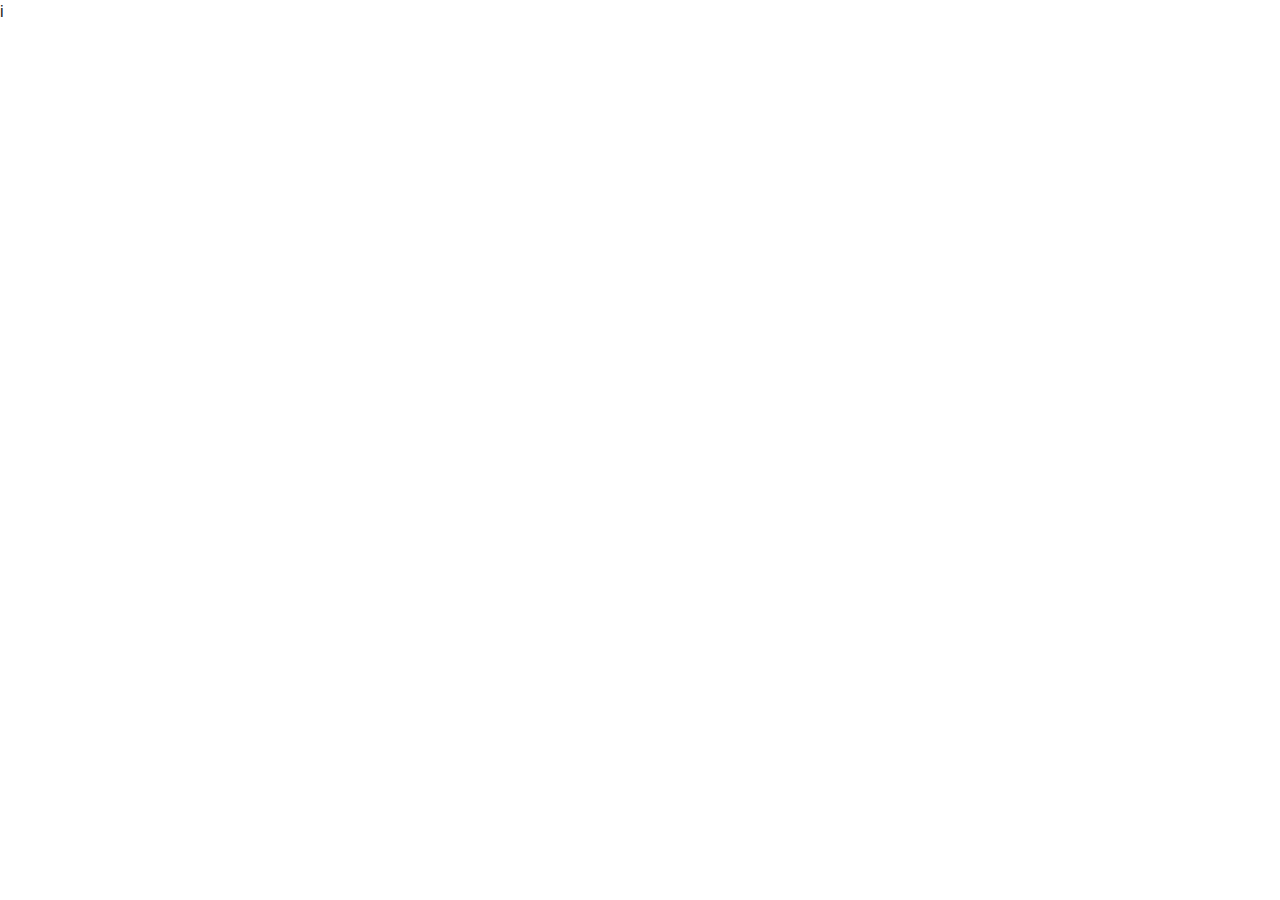
==== index.html @ 7432b4dc "Initial commit" ====
<!DOCTYPE html>
<html lang="en">
<head>
  <meta charset="UTF-8">
  <meta name="viewport" content="width=device-width, initial-scale=1.0">
  <title>Project</title>
  <link rel="stylesheet" href="css/normalize.css">i
  <link rel="stylesheet" href="css/style.css">
</head>
<body>

  <script src="js/main.js"></script>

</body>
</html>
---- css/style.css ----
/* GLOBAL */

html {
  box-sizing: border-box;
  height: 100%;
  scroll-behavior: smooth;
}

*,
*::before,
*::after {
  box-sizing: inherit;
}

body {
  display: flex;
  flex-direction: column;
  padding: 0;
  margin: 0;
  font-family: "Arial", sans-serif;

  font-size: 16px;
  line-height: 1.5;
  height: 100%;
  background-color: #fff;
  color: #222;
}

img {
  height: auto;
  max-width: 100%;
}

.container {
  width: 100%;
  max-width: 1200px;
  padding-left: 50px;
  padding-right: 50px;
  margin-left: auto;
  margin-right: auto;

}
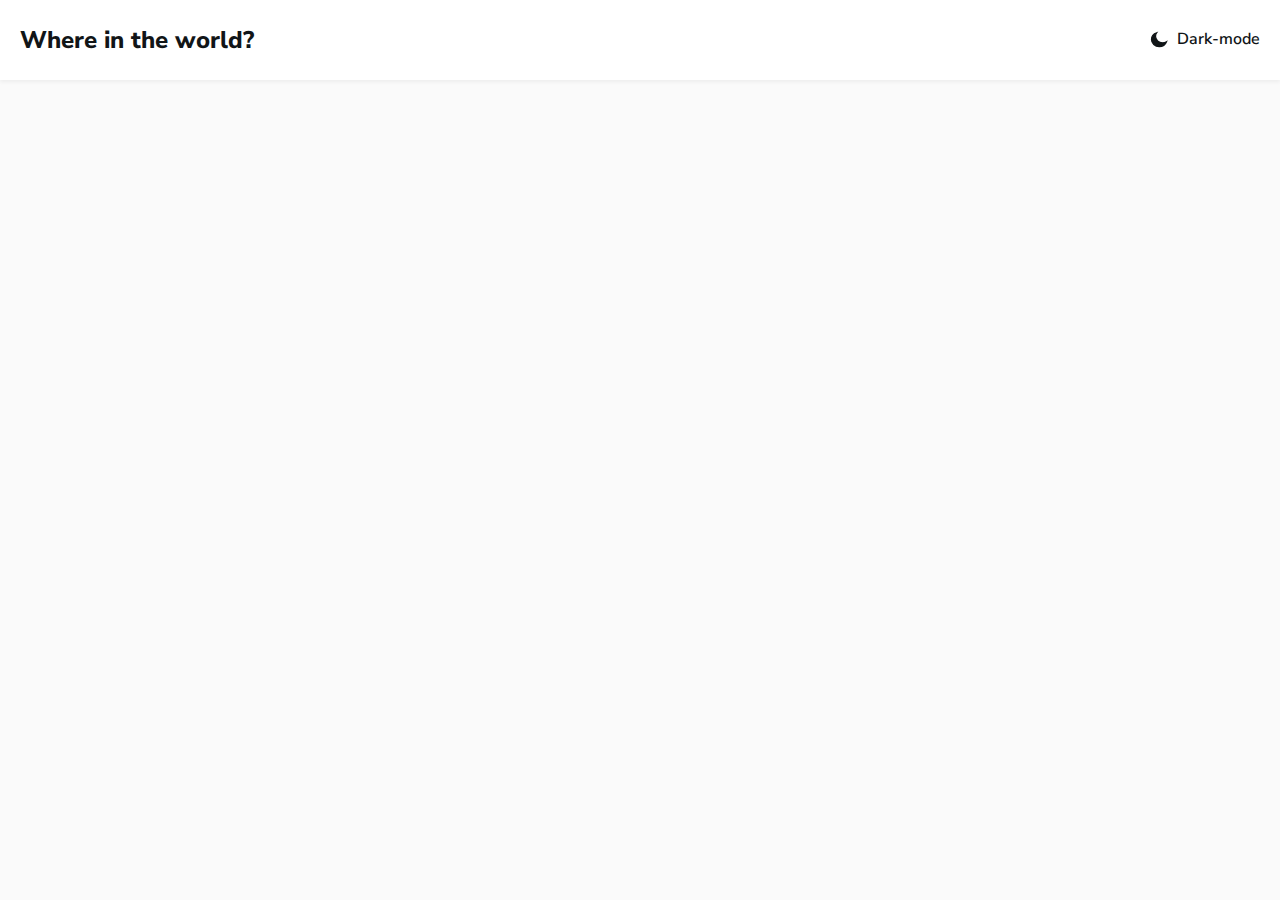
==== commit ff3e36f5: "Add site header" ====
--- a/index.html
+++ b/index.html
@@ -3,11 +3,30 @@
 <head>
   <meta charset="UTF-8">
   <meta name="viewport" content="width=device-width, initial-scale=1.0">
-  <title>Project</title>
-  <link rel="stylesheet" href="css/normalize.css">i
+  <title>Countries</title>
+  <link rel="preconnect" href="https://fonts.googleapis.com">
+  <link rel="preconnect" href="https://fonts.gstatic.com" crossorigin>
+  <link href="https://fonts.googleapis.com/css2?family=Nunito+Sans:ital,opsz,wght@0,6..12,200..1000;1,6..12,200..1000&display=swap" rel="stylesheet">
+  <link rel="stylesheet" href="css/normalize.css">
   <link rel="stylesheet" href="css/style.css">
 </head>
 <body>
+
+  <header class="site-header">
+    <div class="site-header-container container">
+      <a class="site-header-logo-link" href="index.html">Where in the world?</a>
+      <div class="dark-mode-wrapper">
+        <button class="dark-mode-button" type="button">
+          <span class="site-header-theme-toggler-inner">
+            <svg class="site-header-theme-toggler-icon" width="20" height="20"  xmlns="http://www.w3.org/2000/svg"><path fill-rule="evenodd" clip-rule="evenodd" d="M13.553 13.815c-3.884 0-7.034-2.887-7.034-6.447 0-1.343.448-2.586 1.212-3.618-3.04.945-5.231 3.581-5.231 6.688 0 3.9 3.45 7.062 7.704 7.062 3.389 0 6.266-2.007 7.296-4.796a7.458 7.458 0 0 1-3.947 1.111Z" fill="currentColor" stroke="currentColor" stroke-width="1.25"/></svg>
+            <span class="site-header-theme-toggler-text">Dark-mode</span>
+          </span>
+        </button>
+      </div>
+    </div>
+  </header>
+
+
 
   <script src="js/main.js"></script>
 
--- a/css/style.css
+++ b/css/style.css
@@ -1,3 +1,10 @@
+/* CUSTOM PROPS */
+:root{
+  --text-color: #111517;
+  --body-bg: #fafafa;
+  --element-bg: #fff;
+}
+
 /* GLOBAL */
 
 html {
@@ -17,13 +24,16 @@
   flex-direction: column;
   padding: 0;
   margin: 0;
-  font-family: "Arial", sans-serif;
+  font-family: "Nunito Sans", "Arial", sans-serif;
+  font-size: 14px;
+  line-height: 16px;
+  height: 100%;
+  background-color: var(--body-bg);
+  color: var(--text-color);
+}
 
-  font-size: 16px;
-  line-height: 1.5;
-  height: 100%;
-  background-color: #fff;
-  color: #222;
+a {
+  text-decoration: none;
 }
 
 img {
@@ -31,12 +41,80 @@
   max-width: 100%;
 }
 
+.dark-mode{
+  --text-color: #fff;
+  --body-bg: #202c36;
+  --element-bg: #2b3844;
+}
+
+
 .container {
   width: 100%;
-  max-width: 1200px;
-  padding-left: 50px;
-  padding-right: 50px;
+  max-width: 1320px;
+  padding-left: 20px;
+  padding-right: 20px;
   margin-left: auto;
   margin-right: auto;
+}
 
-}+.main-content{
+  flex-grow: 1;
+}
+
+
+.site-header {
+  padding-top: 24px;
+  padding-bottom: 24px;
+  background-color: var(--element-bg);
+  box-shadow: 0px 2px 4px rgba(0, 0, 0, 0.0562443);
+}
+.site-header-container {
+  display: flex;
+  justify-content: space-between;
+  align-items: center;
+}
+
+.site-header-logo-link {
+  font-size: 24px;
+  line-height: normal;
+  font-weight: 800;
+  color: var(--text-color);
+}
+
+.site-header-logo-link:hover{
+  opacity: 0.8;
+}
+.site-header-logo-link:active{
+  opacity: 0.6;
+}
+
+.dark-mode-wrapper {
+}
+
+.dark-mode-button {
+  padding: 0;
+  border: 0;
+  text-align: center;
+  background-color: transparent;
+  cursor: pointer;
+  color: var(--text-color);
+}
+
+
+.dark-mode-button:hover{
+  opacity: 0.8;
+}
+.dark-mode-button:active{
+  opacity: 0.6;
+}
+
+.site-header-theme-toggler-inner {
+  display: flex;
+  align-items: center;
+}
+.site-header-theme-toggler-text {
+  margin-left: 8px;
+  font-size: 16px;
+  line-height: normal;
+  font-weight: 600;
+}
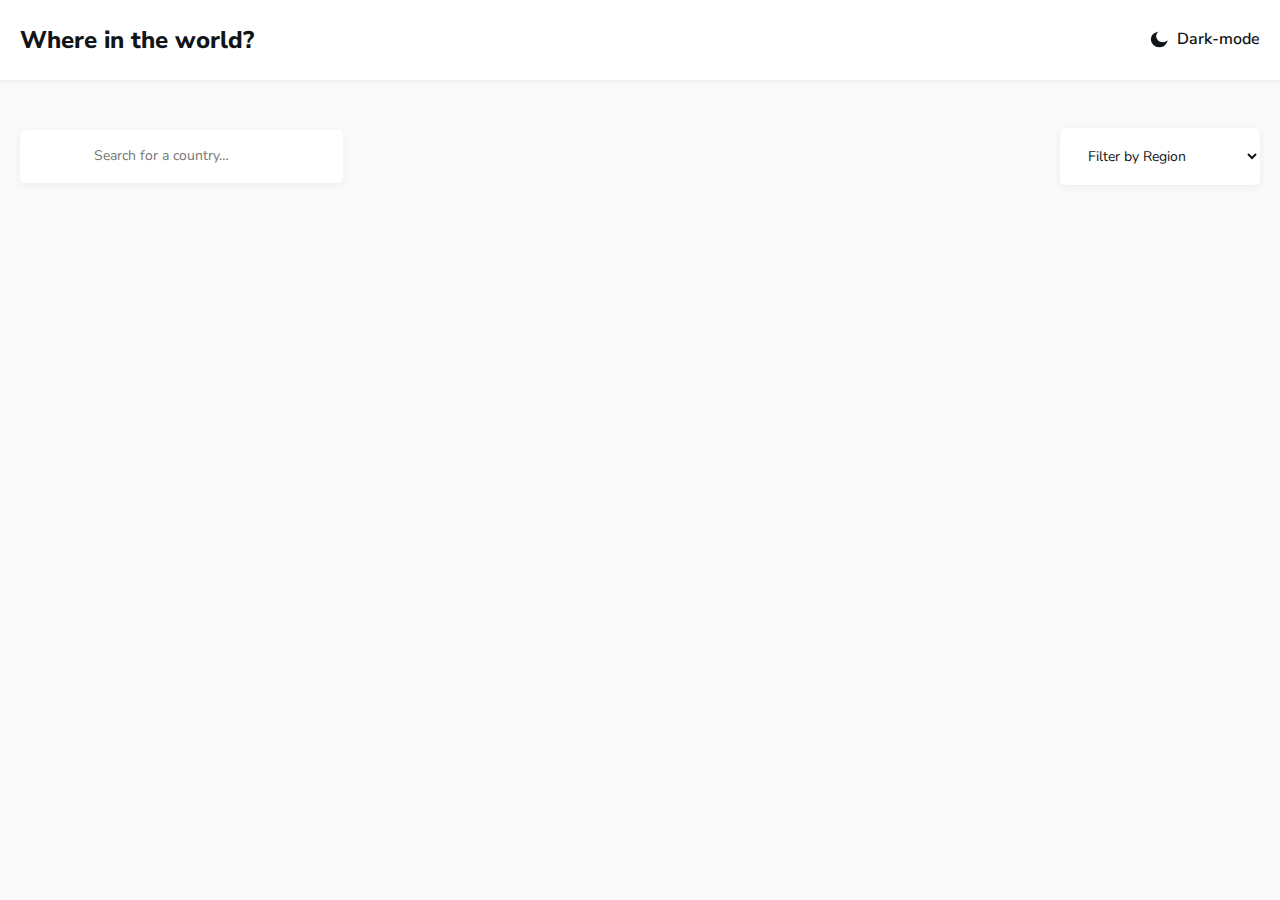
==== commit 965927da: "Add filter section" ====
--- a/index.html
+++ b/index.html
@@ -26,6 +26,23 @@
     </div>
   </header>
 
+  <!-- MAIN CONTENT -->
+  <main class="main-content">
+    <div class="container">
+      <form class="filters" action="https://echo.htmlacademy.ru"  method="get">
+        <input class="filters-search-input" type="search" name="search" placeholder="Search for a country…" aria-label="Country name" required>
+        <select class="filters-region-select" name="region" aria-label="Regions">
+          <option selected disabled>Filter by Region</option>
+          <option>Afrika</option>
+          <option>Amerika</option>
+          <option>Asia</option>
+          <option>Europe</option>
+          <option>Oceania</option>
+        </select>
+      </form>
+    </div>
+  </main>
+
 
 
   <script src="js/main.js"></script>
--- a/css/style.css
+++ b/css/style.css
@@ -30,6 +30,8 @@
   height: 100%;
   background-color: var(--body-bg);
   color: var(--text-color);
+  transition: background-color 0.4s ease,
+  color 0.4s ease;
 }
 
 a {
@@ -59,6 +61,8 @@
 
 .main-content{
   flex-grow: 1;
+  padding-top: 48px;
+  padding-bottom: 48px;
 }
 
 
@@ -118,3 +122,27 @@
   line-height: normal;
   font-weight: 600;
 }
+
+
+.filters {
+  display: flex;
+  align-items: center;
+  justify-content: space-between;
+}
+.filters-search-input {
+  padding: 18px 74px;
+  border: 0;
+  border-radius: 5px;
+  box-shadow: 0px 2px 9px rgba(0, 0, 0, 0.06);
+  background-color: var(--element-bg);
+  color: var(--text-color);
+}
+.filters-region-select {
+  min-width: 200px;
+  padding: 18px 24px;
+  border: 0;
+  border-radius: 5px;
+  box-shadow: 0px 2px 9px rgba(0, 0, 0, 0.06);
+  background-color: var(--element-bg);
+  color: var(--text-color);
+}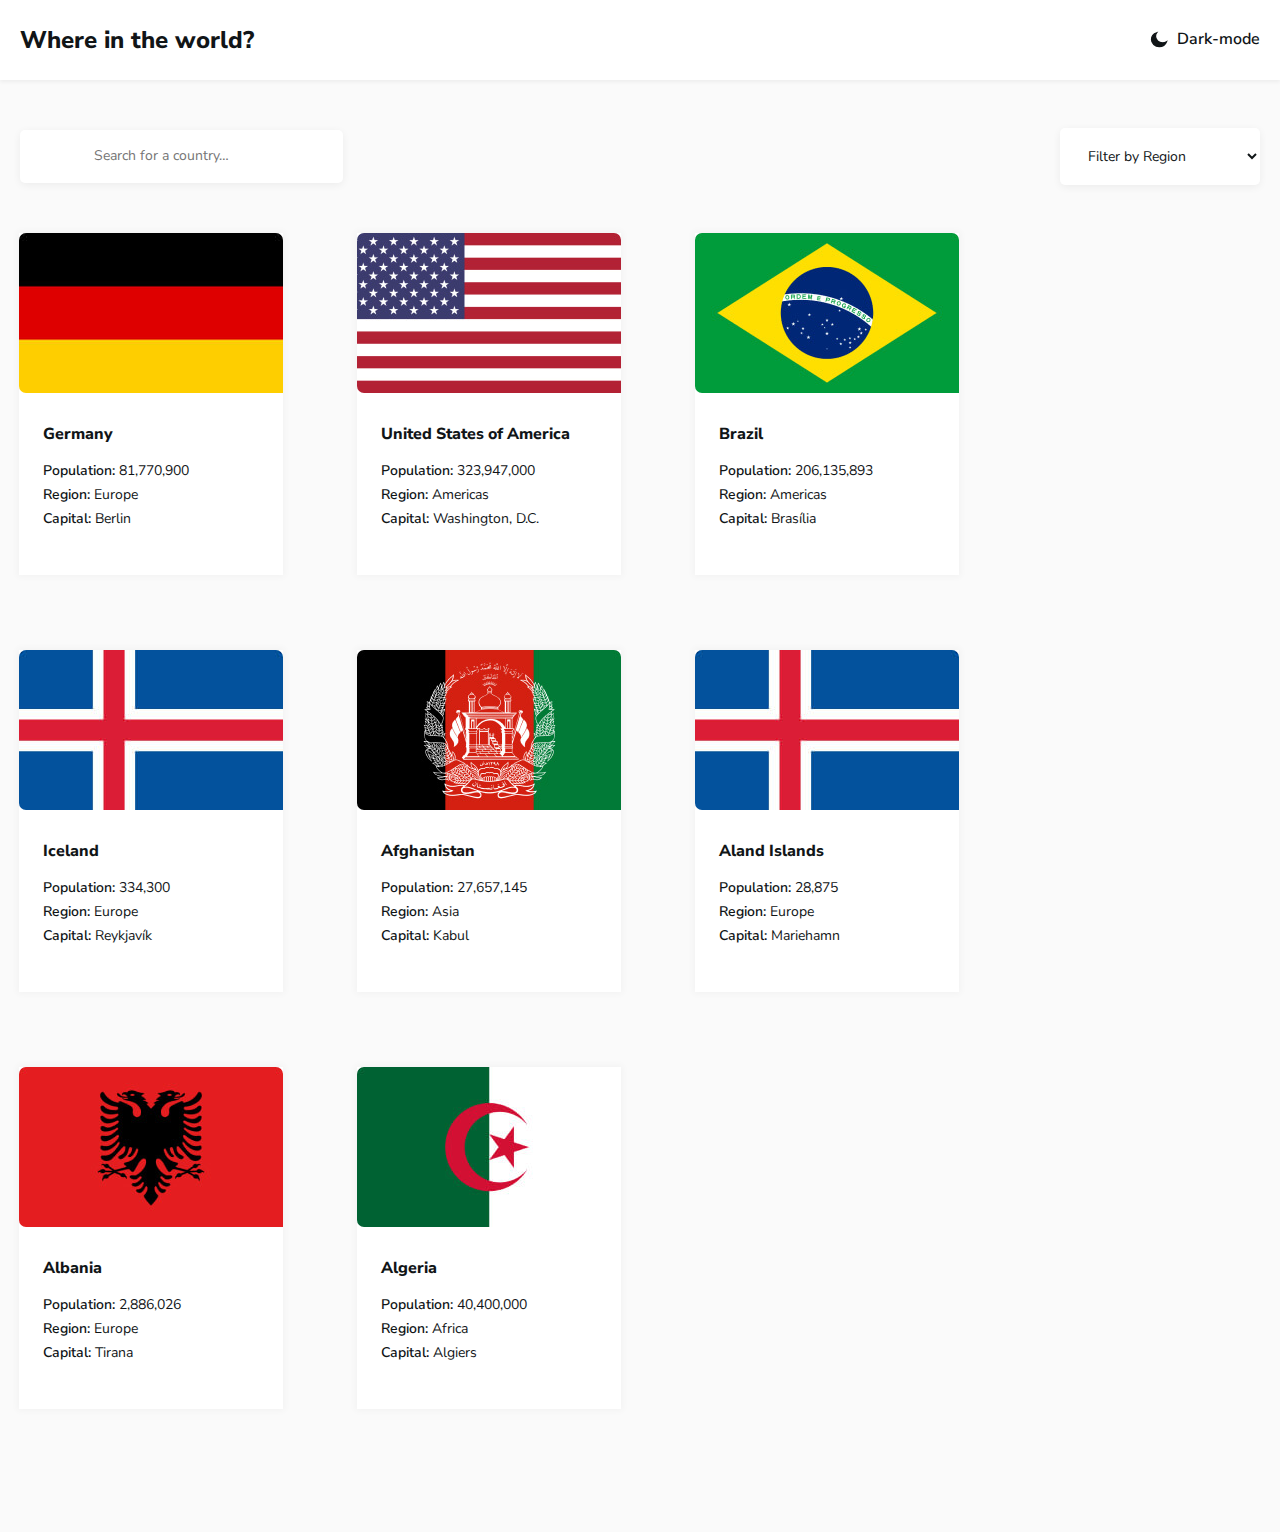
==== commit 2852bd18: "Add countries list" ====
--- a/index.html
+++ b/index.html
@@ -29,17 +29,199 @@
   <!-- MAIN CONTENT -->
   <main class="main-content">
     <div class="container">
-      <form class="filters" action="https://echo.htmlacademy.ru"  method="get">
-        <input class="filters-search-input" type="search" name="search" placeholder="Search for a country…" aria-label="Country name" required>
-        <select class="filters-region-select" name="region" aria-label="Regions">
-          <option selected disabled>Filter by Region</option>
-          <option>Afrika</option>
-          <option>Amerika</option>
-          <option>Asia</option>
-          <option>Europe</option>
-          <option>Oceania</option>
-        </select>
-      </form>
+      <section>
+        <form class="filters" action="https://echo.htmlacademy.ru"  method="get">
+          <input class="filters-search-input" type="search" name="search" placeholder="Search for a country…" aria-label="Country name" required>
+          <select class="filters-region-select" name="region" aria-label="Regions">
+            <option selected disabled>Filter by Region</option>
+            <option>Afrika</option>
+            <option>Amerika</option>
+            <option>Asia</option>
+            <option>Europe</option>
+            <option>Oceania</option>
+          </select>
+        </form>
+      </section>
+      <section class="index-countries">
+        <ul class="index-countries-list">
+          <li class="index-countries-item">
+            <img class="index-countries-flag" src="img/flag-germany.jpg" alt="germany flag" width="264" height="160" srcset="img/flag-germany.jpg 1x, img/flag-germany@2x.jpg 2x">
+            <div class="index-country-info">
+              <h3 class="index-country-name">
+                <a class="index-country-link" href="countries.html">Germany</a>
+              </h3>
+              <dl class="index-country-details">
+                <div class="index-country-details-item">
+                  <dt class="index-country-details-title">Population:</dt>
+                  <dd class="index-country-details-value">81,770,900</dd>
+                </div>
+                <div class="index-country-details-item">
+                  <dt class="index-country-details-title">Region:</dt>
+                  <dd class="index-country-details-value">Europe</dd>
+                </div>
+                <div class="index-country-details-item">
+                  <dt class="index-country-details-title">Capital:</dt>
+                  <dd class="index-country-details-value">Berlin</dd>
+                </div>
+              </dl>
+            </div>
+          </li>
+          <li class="index-countries-item">
+            <img class="index-countries-flag" src="img/flag-usa.jpg" alt="usflag-usa.jpg flag" width="264" height="160" srcset="img/flag-usa.jpg 1x, img/flag-usa.jpg@2x.jpg 2x">
+            <div class="index-country-info">
+              <h3 class="index-country-name">
+                <a class="index-country-link" href="countries.html">United States of America</a>
+              </h3>
+              <dl class="index-country-details">
+                <div class="index-country-details-item">
+                  <dt class="index-country-details-title">Population:</dt>
+                  <dd class="index-country-details-value">323,947,000</dd>
+                </div>
+                <div class="index-country-details-item">
+                  <dt class="index-country-details-title">Region:</dt>
+                  <dd class="index-country-details-value">Americas</dd>
+                </div>
+                <div class="index-country-details-item">
+                  <dt class="index-country-details-title">Capital:</dt>
+                  <dd class="index-country-details-value">Washington, D.C.</dd>
+                </div>
+              </dl>
+            </div>
+          </li>
+          <li class="index-countries-item">
+            <img class="index-countries-flag" src="img/flag-brazil.jpg" alt="usflag-brazil.jpg flag" width="264" height="160" srcset="img/flag-brazil.jpg 1x, img/flag-brazil.jpg@2x.jpg 2x">
+            <div class="index-country-info">
+              <h3 class="index-country-name">
+                <a class="index-country-link" href="countries.html">Brazil</a>
+              </h3>
+              <dl class="index-country-details">
+                <div class="index-country-details-item">
+                  <dt class="index-country-details-title">Population:</dt>
+                  <dd class="index-country-details-value">206,135,893</dd>
+                </div>
+                <div class="index-country-details-item">
+                  <dt class="index-country-details-title">Region:</dt>
+                  <dd class="index-country-details-value">Americas</dd>
+                </div>
+                <div class="index-country-details-item">
+                  <dt class="index-country-details-title">Capital:</dt>
+                  <dd class="index-country-details-value">Brasília</dd>
+                </div>
+              </dl>
+            </div>
+          </li>
+          <li class="index-countries-item">
+            <img class="index-countries-flag" src="img/flag-iceland.jpg" alt="usflag-iceland.jpg flag" width="264" height="160" srcset="img/flag-iceland.jpg 1x, img/flag-iceland.jpg@2x.jpg 2x">
+            <div class="index-country-info">
+              <h3 class="index-country-name">
+                <a class="index-country-link" href="countries.html">Iceland</a>
+              </h3>
+              <dl class="index-country-details">
+                <div class="index-country-details-item">
+                  <dt class="index-country-details-title">Population:</dt>
+                  <dd class="index-country-details-value">334,300</dd>
+                </div>
+                <div class="index-country-details-item">
+                  <dt class="index-country-details-title">Region:</dt>
+                  <dd class="index-country-details-value">Europe</dd>
+                </div>
+                <div class="index-country-details-item">
+                  <dt class="index-country-details-title">Capital:</dt>
+                  <dd class="index-country-details-value">Reykjavík</dd>
+                </div>
+              </dl>
+            </div>
+          </li>
+          <li class="index-countries-item">
+            <img class="index-countries-flag" src="img/flag-afganistan.jpg" alt="usflag-afganistan.jpg flag" width="264" height="160" srcset="img/flag-afganistan.jpg 1x, img/flag-afganistan.jpg@2x.jpg 2x">
+            <div class="index-country-info">
+              <h3 class="index-country-name">
+                <a class="index-country-link" href="countries.html">Afghanistan</a>
+              </h3>
+              <dl class="index-country-details">
+                <div class="index-country-details-item">
+                  <dt class="index-country-details-title">Population:</dt>
+                  <dd class="index-country-details-value">27,657,145</dd>
+                </div>
+                <div class="index-country-details-item">
+                  <dt class="index-country-details-title">Region:</dt>
+                  <dd class="index-country-details-value">Asia</dd>
+                </div>
+                <div class="index-country-details-item">
+                  <dt class="index-country-details-title">Capital:</dt>
+                  <dd class="index-country-details-value">Kabul</dd>
+                </div>
+              </dl>
+            </div>
+          </li>
+          <li class="index-countries-item">
+            <img class="index-countries-flag" src="img/flag-iceland.jpg" alt="usflag-iceland.jpg flag" width="264" height="160" srcset="img/flag-iceland.jpg 1x, img/flag-iceland.jpg@2x.jpg 2x">
+            <div class="index-country-info">
+              <h3 class="index-country-name">
+                <a class="index-country-link" href="countries.html">Aland Islands</a>
+              </h3>
+              <dl class="index-country-details">
+                <div class="index-country-details-item">
+                  <dt class="index-country-details-title">Population:</dt>
+                  <dd class="index-country-details-value">28,875</dd>
+                </div>
+                <div class="index-country-details-item">
+                  <dt class="index-country-details-title">Region:</dt>
+                  <dd class="index-country-details-value">Europe</dd>
+                </div>
+                <div class="index-country-details-item">
+                  <dt class="index-country-details-title">Capital:</dt>
+                  <dd class="index-country-details-value">Mariehamn</dd>
+                </div>
+              </dl>
+            </div>
+          </li>
+          <li class="index-countries-item">
+            <img class="index-countries-flag" src="img/flag-albania.jpg" alt="usflag-albania.jpg flag" width="264" height="160" srcset="img/flag-albania.jpg 1x, img/flag-albania.jpg@2x.jpg 2x">
+            <div class="index-country-info">
+              <h3 class="index-country-name">
+                <a class="index-country-link" href="countries.html">Albania</a>
+              </h3>
+              <dl class="index-country-details">
+                <div class="index-country-details-item">
+                  <dt class="index-country-details-title">Population:</dt>
+                  <dd class="index-country-details-value">2,886,026</dd>
+                </div>
+                <div class="index-country-details-item">
+                  <dt class="index-country-details-title">Region:</dt>
+                  <dd class="index-country-details-value">Europe</dd>
+                </div>
+                <div class="index-country-details-item">
+                  <dt class="index-country-details-title">Capital:</dt>
+                  <dd class="index-country-details-value">Tirana</dd>
+                </div>
+              </dl>
+            </div>
+          </li>
+          <li class="index-countries-item">
+            <img class="index-countries-flag" src="img/flag-algeria.jpg" alt="usflag-algeria.jpg flag" width="264" height="160" srcset="img/flag-algeria.jpg 1x, img/flag-algeria.jpg@2x.jpg 2x">
+            <div class="index-country-info">
+              <h3 class="index-country-name">
+                <a class="index-country-link" href="countries.html">Algeria</a>
+              </h3>
+              <dl class="index-country-details">
+                <div class="index-country-details-item">
+                  <dt class="index-country-details-title">Population:</dt>
+                  <dd class="index-country-details-value">40,400,000</dd>
+                </div>
+                <div class="index-country-details-item">
+                  <dt class="index-country-details-title">Region:</dt>
+                  <dd class="index-country-details-value">Africa</dd>
+                </div>
+                <div class="index-country-details-item">
+                  <dt class="index-country-details-title">Capital:</dt>
+                  <dd class="index-country-details-value">Algiers</dd>
+                </div>
+              </dl>
+            </div>
+          </li>
+        </ul>
+      </section>
     </div>
   </main>
 
--- a/css/style.css
+++ b/css/style.css
@@ -128,6 +128,7 @@
   display: flex;
   align-items: center;
   justify-content: space-between;
+  margin-bottom: 48px;
 }
 .filters-search-input {
   padding: 18px 74px;
@@ -145,4 +146,65 @@
   box-shadow: 0px 2px 9px rgba(0, 0, 0, 0.06);
   background-color: var(--element-bg);
   color: var(--text-color);
-}+}
+
+
+.index-countries-list {
+  padding: 0;
+  margin: 0;
+  list-style: none;
+  display: flex;
+  flex-wrap: wrap;
+  margin-left: -75px;
+}
+.index-countries-item {
+  width: calc(25%-75px);
+  margin-left: 74px;
+  background-color: var(--element-bg);
+  color: var(--text-color);
+  overflow: hidden;
+  box-shadow: 0px 0px 7px 2px rgba(0, 0, 0, 0.03);
+  margin-bottom: 75px;
+}
+.index-countries-flag {
+  width: 100%;
+  height: 160px;
+  object-fit: cover;
+  border-radius: 7px 7px 0px 7px;
+}
+
+.index-country-link{
+  color: var(--text-color);
+  font-size: 16px;
+  line-height: 26px;
+}
+
+
+.index-country-info {
+  padding: 24px 24px 48px;
+}
+.index-country-name {
+  margin-top: 0;
+  font: 18px;
+  line-height: 26px;
+  font-weight: 800;
+  margin-bottom: 16px;
+}
+.index-country-details {
+  margin: 0;
+}
+
+.index-country-details-item{
+  display: flex;
+  flex-wrap: wrap;
+}
+
+.index-country-details-item:not(:last-child) {
+  margin-bottom: 8px;
+}
+.index-country-details-title {
+  font-weight: 600;
+}
+.index-country-details-value {
+  margin-left: 4px;
+}
